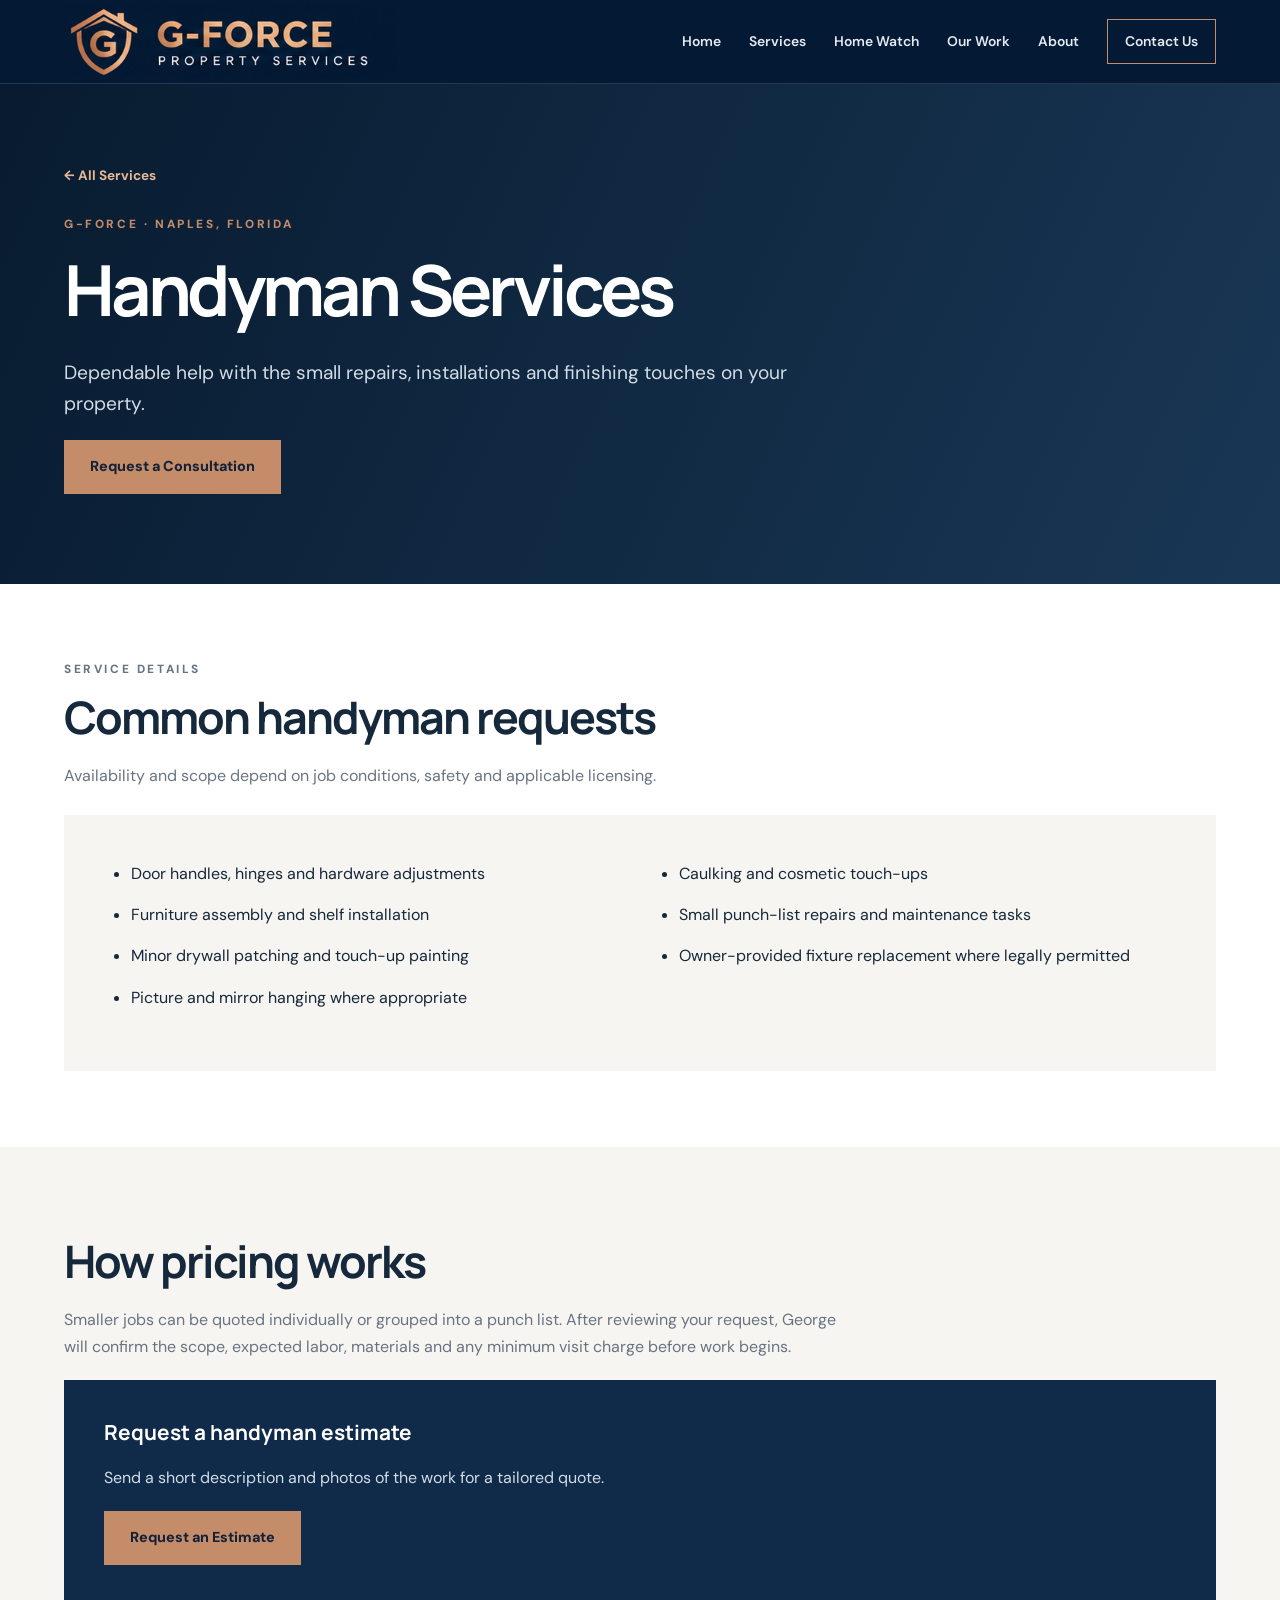
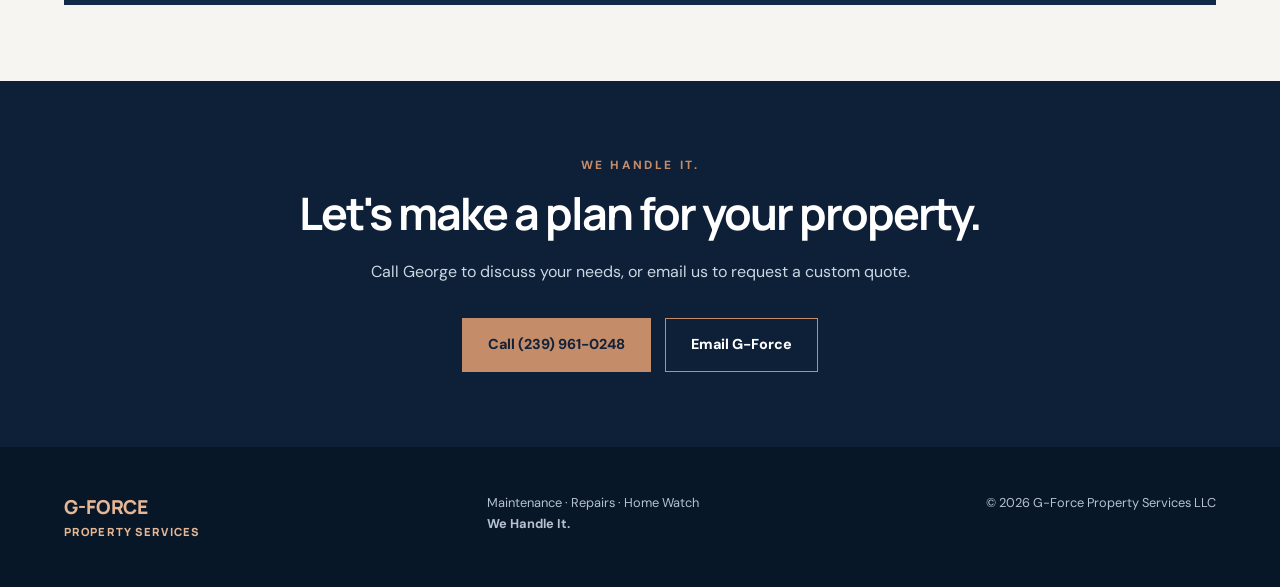
==== handyman-services.html @ 11807678 "Add files via upload" ====
<!doctype html><html lang="en"><head><meta charset="utf-8"><meta name="viewport" content="width=device-width,initial-scale=1"><meta name="description" content="Dependable help with the small repairs, installations and finishing touches on your property."><title>Handyman Services | G-Force Property Services Naples</title><link rel="stylesheet" href="style.css"></head><body><header class="header"><a class="brand" href="index.html"><img class="header-logo" src="gforce-header-logo.png" alt="G-Force Property Services"></a><button class="menu" aria-label="Toggle menu" aria-expanded="false">☰</button><nav id="nav"><a href="index.html">Home</a><a href="services.html">Services</a><a href="home-watch.html">Home Watch</a><a href="index.html#projects">Our Work</a><a href="index.html#about">About</a><a class="nav-cta" href="index.html#contact">Contact Us</a></nav></header><main><section class="subhero"><div class="subhero-inner"><a class="backlink" href="services.html">← All Services</a><p class="eyebrow">G-FORCE · NAPLES, FLORIDA</p><h1>Handyman Services</h1><p class="lead">Dependable help with the small repairs, installations and finishing touches on your property.</p><a class="button" href="index.html#contact">Request a Consultation</a></div></section><section class="content-section"><p class="eyebrow">SERVICE DETAILS</p><h2>Common handyman requests</h2><p>Availability and scope depend on job conditions, safety and applicable licensing.</p><div class="bullet-panel"><ul><li>Door handles, hinges and hardware adjustments</li><li>Furniture assembly and shelf installation</li><li>Minor drywall patching and touch-up painting</li><li>Picture and mirror hanging where appropriate</li><li>Caulking and cosmetic touch-ups</li><li>Small punch-list repairs and maintenance tasks</li><li>Owner-provided fixture replacement where legally permitted</li></ul></div></section><section class="content-section shaded"><h2>How pricing works</h2><p>Smaller jobs can be quoted individually or grouped into a punch list. After reviewing your request, George will confirm the scope, expected labor, materials and any minimum visit charge before work begins.</p><div class="custom-panel"><h3>Request a handyman estimate</h3><p>Send a short description and photos of the work for a tailored quote.</p><a class="button" href="mailto:info@gforcenaples.com?subject=Handyman%20Estimate">Request an Estimate</a></div></section><section class="cta-band"><p class="eyebrow">WE HANDLE IT.</p><h2>Let's make a plan for your property.</h2><p>Call George to discuss your needs, or email us to request a custom quote.</p><div class="actions center"><a class="button" href="tel:+12399610248">Call (239) 961-0248</a><a class="button ghost" href="mailto:info@gforcenaples.com?subject=G-Force%20Service%20Inquiry">Email G-Force</a></div></section></main><footer><div class="footer-brand">G-FORCE <span>PROPERTY SERVICES</span></div><div>Maintenance · Repairs · Home Watch<br><strong>We Handle It.</strong></div><div>© <span id="year"></span> G-Force Property Services LLC</div></footer><script src="script.js"></script></body></html>
---- style.css ----
@import url('https://fonts.googleapis.com/css2?family=DM+Sans:wght@400;500;600;700&family=Manrope:wght@400;500;600;700;800&display=swap');
:root{--navy:#0d2038;--navy2:#142c48;--copper:#c58c69;--copperlight:#e6b795;--cream:#f7f5f1;--ink:#16283b;--muted:#687482}*{box-sizing:border-box}html{scroll-behavior:smooth}body{margin:0;font-family:'DM Sans',Arial,sans-serif;color:var(--ink);background:#fff;line-height:1.65}h1,h2,h3{font-family:Manrope,Arial,sans-serif;line-height:1.16}h1{font-size:clamp(3.1rem,6.2vw,6.3rem);letter-spacing:-.055em;margin:14px 0 26px}h1 em{font-style:normal;color:var(--copperlight)}h2{font-size:clamp(2rem,3.5vw,3.7rem);letter-spacing:-.045em;margin:12px 0 20px}h3{font-size:1.3rem}p{margin:0 0 20px}.eyebrow{font-size:.74rem;font-weight:800;letter-spacing:.22em;color:var(--copper);margin-bottom:12px}.header{height:84px;display:flex;align-items:center;justify-content:space-between;padding:0 max(5%,calc((100% - 1280px)/2));background:var(--navy);color:white;position:sticky;top:0;z-index:10;border-bottom:1px solid #ffffff22}.brand{color:#fff;text-decoration:none;display:flex;gap:12px;align-items:center;font-family:Manrope;font-weight:800;font-size:1.2rem;letter-spacing:.12em;line-height:1.05}.brand small{display:block;font-size:.56rem;letter-spacing:.18em;color:var(--copperlight);margin-top:5px}.mark{border:2px solid var(--copper);border-radius:7px 7px 14px 14px;padding:8px 11px;color:var(--copper);font-size:1.4rem}nav{display:flex;gap:28px;align-items:center}nav a{color:#e5eaf0;text-decoration:none;font-size:.87rem;font-weight:600}nav a:hover{color:var(--copperlight)}.nav-cta{border:1px solid var(--copper);padding:10px 17px}.menu{display:none;background:none;color:#fff;border:0;font-size:1.5rem}.hero{min-height:670px;background:radial-gradient(circle at 85% 25%,#203e5c 0%,transparent 38%),linear-gradient(135deg,#0b1b30,#122b49);color:#fff;display:grid;grid-template-columns:1.25fr .75fr;align-items:center;padding:90px max(5%,calc((100% - 1280px)/2));gap:45px}.lead{font-size:1.2rem;max-width:570px;color:#d2dce6}.actions{display:flex;gap:14px;flex-wrap:wrap;margin-top:32px}.button{display:inline-block;background:var(--copper);color:#132239;text-decoration:none;padding:14px 25px;font-weight:800;border:1px solid var(--copper);font-size:.9rem}.button:hover{background:var(--copperlight)}.button.ghost{background:transparent;color:#fff}.hero-foot{margin-top:65px;letter-spacing:.16em;font-size:.7rem;color:#a9b8c8}.hero-art{text-align:center}.hero-art img{max-width:100%;width:370px;aspect-ratio:3/4;object-fit:cover;border-radius:4px;box-shadow:0 30px 70px #0005}.intro{text-align:center;padding:90px 20px;max-width:820px;margin:auto}.intro p:last-child{font-size:1.12rem;color:var(--muted)}.section{padding:100px max(5%,calc((100% - 1280px)/2))}.services{background:var(--cream)}.section-head{display:flex;justify-content:space-between;gap:30px;align-items:end;margin-bottom:36px}.section-head>p{max-width:320px;color:var(--muted)}.grid{display:grid;grid-template-columns:repeat(3,1fr);gap:18px}.card{background:white;padding:35px;min-height:300px;display:flex;flex-direction:column;border:1px solid #e9e6e1}.card .number{color:var(--copper);font-size:.9rem;font-weight:800}.card h3{margin:24px 0 12px}.card p{color:var(--muted);font-size:.95rem}.card a{margin-top:auto;text-decoration:none;color:#9c6343;font-weight:800;font-size:.85rem}.card.accent{background:var(--navy);color:#fff}.card.accent p{color:#d3dce5}.card.accent a{color:var(--copperlight)}.split{display:grid;grid-template-columns:1fr .85fr;gap:100px;align-items:center}.split p{color:var(--muted)}ul{padding-left:22px;margin-bottom:30px}li{margin:9px 0}.feature-box{background:var(--navy);color:white;padding:65px 50px;min-height:420px;display:flex;flex-direction:column;justify-content:center}.feature-icon{font-size:5rem;color:var(--copper);line-height:1}.feature-box p{color:#d1dce7}.feature-box small{color:var(--copperlight)}.work{background:#f5f6f7}.empty-gallery{border:1px dashed #aab3bc;text-align:center;padding:75px 20px;background:#fff}.empty-gallery span{font-size:.75rem;letter-spacing:.25em;color:#9a725b}.empty-gallery h3{font-size:2rem}.empty-gallery p{color:var(--muted)}.about{background:var(--navy2);color:#fff}.about-content{max-width:800px}.about p:not(.eyebrow){color:#d1dce6;font-size:1.06rem}.about strong{font-size:1.5rem;color:var(--copperlight)}.contact{text-align:center}.contact>p:not(.eyebrow){max-width:620px;margin:0 auto 25px;color:var(--muted)}.contact .email{margin-top:18px!important;color:var(--ink)!important;font-weight:700}.contact .location{font-size:.85rem}footer{background:#081728;color:#b6c2d0;padding:45px 5%;display:flex;justify-content:space-between;gap:25px;font-size:.8rem}footer .footer-brand{font-family:Manrope;font-weight:800;font-size:1.2rem;color:var(--copperlight)}footer .footer-brand span{display:block;font-size:.7rem;letter-spacing:.1em}@media(max-width:850px){.menu{display:block}nav{display:none;position:absolute;top:84px;left:0;right:0;background:var(--navy);padding:20px 5%;flex-direction:column;align-items:stretch}nav.open{display:flex}.hero{grid-template-columns:1fr;padding-top:65px;padding-bottom:65px;gap:20px}.hero-art img{width:250px;max-height:300px;object-fit:contain}.hero-foot{margin-top:40px}.grid{grid-template-columns:repeat(2,1fr)}.split{grid-template-columns:1fr;gap:30px}.section-head{display:block}footer{flex-direction:column}}@media(max-width:560px){.grid{grid-template-columns:1fr}.section{padding:70px 6%}.hero{padding-left:6%;padding-right:6%}.card{min-height:240px}.feature-box{min-height:320px;padding:40px 30px}.brand{font-size:1rem}.hero-art img{width:220px}.hero-foot{letter-spacing:.07em}}
/* Refreshed copper header branding and property-services hero */
.brand{color:var(--copperlight);font-size:1.32rem;letter-spacing:.055em;gap:15px}
.brand small{color:var(--copperlight);letter-spacing:.28em;font-size:.54rem;font-weight:600}
.mark{width:52px;height:55px;display:flex;align-items:center;justify-content:center;position:relative;border:2px solid var(--copperlight);border-radius:14px 14px 20px 20px;transform:none;padding:0;font-size:0;clip-path:polygon(50% 0,100% 23%,100% 72%,50% 100%,0 72%,0 23%)}
.mark b{font-size:1.7rem;color:var(--copperlight);font-weight:800}
.hero{grid-template-columns:1fr 1fr;gap:0;position:relative;overflow:hidden;padding-right:0;min-height:650px;background:linear-gradient(100deg,#091d33,#102b49)}
.hero-inner{position:relative;z-index:2;padding-right:24px}
.hero-art{height:100%;min-height:650px;position:relative;overflow:hidden}
.hero-art:before{content:'';position:absolute;inset:0;z-index:1;background:linear-gradient(90deg,#102b49 0%,rgba(16,43,73,.55) 15%,transparent 45%)}
.hero-art img{display:block;width:100%;height:100%;max-width:none;aspect-ratio:auto;object-fit:cover;object-position:50% center;border-radius:0;box-shadow:none}
@media(max-width:850px){.hero{grid-template-columns:1fr;padding-right:0;padding-bottom:0}.hero-inner{padding-right:6%}.hero-art{min-height:340px;height:340px;margin-top:30px}.hero-art:before{background:linear-gradient(180deg,#102b49,transparent 32%)}.hero-art img{width:100%;max-height:none;height:100%;object-fit:cover}.brand{font-size:1.05rem}.mark{width:44px;height:47px}.mark b{font-size:1.4rem}}

/* Approved copper G-FORCE shield + wordmark from visual mockup */
.header{background:#031934;}
.brand{display:flex;align-items:center;line-height:1;}
.header-logo{display:block;width:clamp(215px,26vw,350px);height:auto;object-fit:contain;}
@media(max-width:850px){.header-logo{width:230px}}
@media(max-width:560px){.header-logo{width:195px}.header{padding-left:4%;padding-right:4%}}

/* Approved homepage layout and contact section */
.hero{grid-template-rows:1fr auto;min-height:700px}.hero-inner{padding-top:50px;padding-bottom:40px}.hero-art{grid-column:2;grid-row:1;min-height:540px}.service-strip{grid-column:1/-1;grid-row:2;display:grid;grid-template-columns:repeat(5,1fr);gap:0;position:relative;z-index:3;background:#0c2038;border-top:1px solid #c58c6955;margin-left:-5.7vw;padding:14px 5vw 22px;width:calc(100% + 5.7vw)}.service-strip a{display:flex;align-items:center;justify-content:center;flex-direction:column;gap:6px;text-align:center;color:#e6edf5;text-decoration:none;font-size:.78rem;font-weight:700;border-right:1px solid #ffffff18;padding:7px}.service-strip a:last-child{border:0}.service-strip span{font-size:2rem;color:var(--copperlight);line-height:1.2}.contact-layout{display:grid;grid-template-columns:.8fr 1.2fr;gap:34px;text-align:left;margin-top:45px}.contact-details{background:var(--navy);color:white;padding:42px}.contact-details p{color:#d7e0ea}.contact-link{color:var(--copperlight);font-weight:700;text-decoration:none;font-size:1.12rem}.form-wrap{background:var(--cream);padding:42px}.form-wrap form{display:grid;gap:17px}.form-row{display:grid;grid-template-columns:1fr 1fr;gap:15px}.form-wrap label{display:flex;flex-direction:column;gap:6px;font-weight:700;font-size:.87rem}.form-wrap input,.form-wrap select,.form-wrap textarea{width:100%;padding:13px 12px;background:#fff;border:1px solid #d2d6d9;border-radius:2px;font:inherit;color:var(--ink)}.form-wrap button{justify-self:start;cursor:pointer}.form-notice{font-size:.82rem!important;color:#765237!important;margin:0!important}.contact-details .button{margin-top:12px}@media(max-width:850px){.hero{grid-template-rows:auto auto auto}.hero-art{grid-column:1;grid-row:2;min-height:310px}.service-strip{grid-column:1;grid-row:3;margin-left:0;width:100%;padding:16px 4%;grid-template-columns:repeat(3,1fr)}.contact-layout{grid-template-columns:1fr}.form-row{grid-template-columns:1fr}}@media(max-width:560px){.service-strip{grid-template-columns:repeat(2,1fr)}.service-strip a{font-size:.7rem}.contact-details,.form-wrap{padding:28px}.hero-inner{padding-top:20px}}

/* Service detail pages */
.subhero{background:linear-gradient(115deg,#081b30,#193755);color:#fff;padding:78px max(5%,calc((100% - 1280px)/2)) 90px}.subhero-inner{max-width:930px}.subhero h1{font-size:clamp(2.6rem,5.5vw,5rem)}.subhero .lead{max-width:780px}.backlink{display:inline-block;color:#e6b795;text-decoration:none;margin-bottom:28px;font-weight:700;font-size:.85rem}.content-section{padding:76px max(5%,calc((100% - 1180px)/2))}.content-section.shaded{background:#f7f5f1}.content-section>p{max-width:780px;color:#687482}.bullet-panel{background:#f7f5f1;padding:30px 45px;margin-top:25px}.bullet-panel ul{columns:2;column-gap:55px}.bullet-panel li{break-inside:avoid;margin:0 0 15px;padding-right:12px}.plans{display:grid;grid-template-columns:repeat(3,minmax(0,1fr));gap:18px;margin-top:30px}.plan{background:white;border:1px solid #e3e1df;padding:28px;display:flex;flex-direction:column;min-height:490px}.plan.featured{border:2px solid #c58c69;box-shadow:0 12px 30px #0b1b3012}.plan-label{text-transform:uppercase;letter-spacing:.14em;font-weight:800;font-size:.8rem;color:#a36e4f}.plan-price{font:800 2.5rem Manrope,Arial,sans-serif;color:#0d2038;line-height:1.2}.plan-price small{font:500 .8rem 'DM Sans',sans-serif;display:block;color:#687482;margin-top:8px}.plan>p:not(.plan-label){color:#687482;font-size:.9rem;margin:20px 0}.plan ul{padding-left:20px;flex:1}.plan li{font-size:.9rem;margin-bottom:10px}.plan .button{text-align:center;font-size:.8rem;padding:13px 8px}.price-note{max-width:none!important;margin-top:22px;font-size:.83rem}.custom-panel{padding:40px;background:#102b49;color:white}.custom-panel p{color:#d1dce7!important}.custom-panel h2,.custom-panel h3{margin-top:0}.cta-band{text-align:center;background:#0d2038;color:white;padding:75px 6%}.cta-band>p:not(.eyebrow){color:#cbd7e2}.center{justify-content:center}.service-page-grid{display:grid;grid-template-columns:repeat(3,1fr);gap:20px;margin-top:35px}.service-page-card{display:block;background:#f7f5f1;padding:30px;text-decoration:none;color:#16283b;border-top:3px solid #c58c69}.service-page-card p{color:#687482}.service-page-card span{color:#9c6343;font-weight:800}@media(max-width:850px){.plans,.service-page-grid{grid-template-columns:1fr 1fr}.bullet-panel ul{columns:1}}@media(max-width:560px){.plans,.service-page-grid{grid-template-columns:1fr}.content-section{padding:55px 6%}.bullet-panel{padding:20px}.plan{min-height:0}.subhero{padding:60px 6%}}
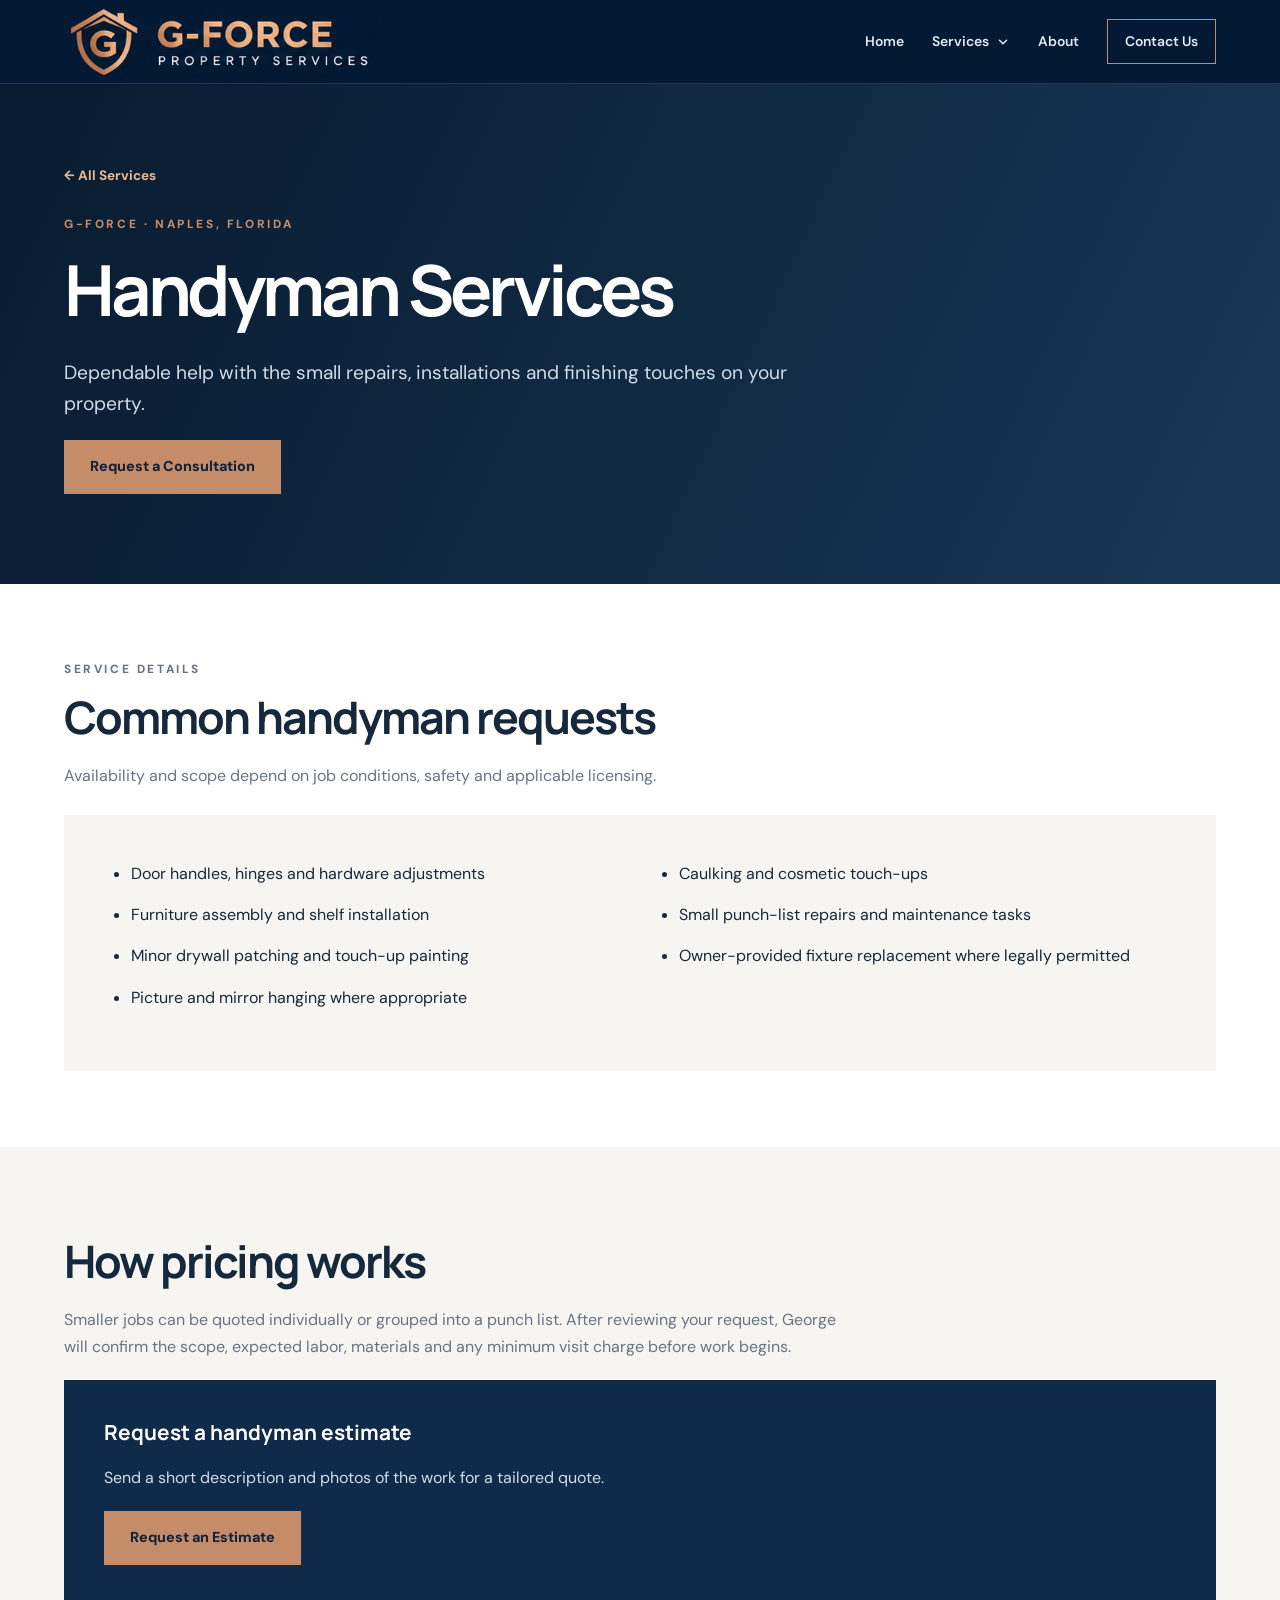
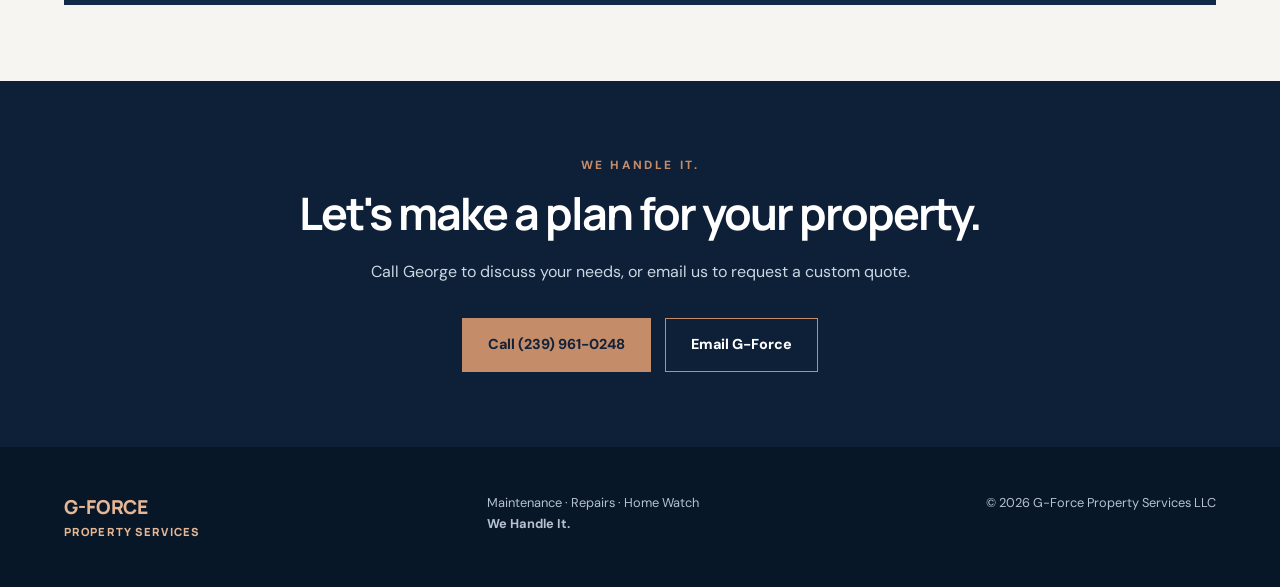
==== commit ef466dc6: "Update G-Force website design and services" ====
--- a/handyman-services.html
+++ b/handyman-services.html
@@ -1 +1,3 @@
-<!doctype html><html lang="en"><head><meta charset="utf-8"><meta name="viewport" content="width=device-width,initial-scale=1"><meta name="description" content="Dependable help with the small repairs, installations and finishing touches on your property."><title>Handyman Services | G-Force Property Services Naples</title><link rel="stylesheet" href="style.css"></head><body><header class="header"><a class="brand" href="index.html"><img class="header-logo" src="gforce-header-logo.png" alt="G-Force Property Services"></a><button class="menu" aria-label="Toggle menu" aria-expanded="false">☰</button><nav id="nav"><a href="index.html">Home</a><a href="services.html">Services</a><a href="home-watch.html">Home Watch</a><a href="index.html#projects">Our Work</a><a href="index.html#about">About</a><a class="nav-cta" href="index.html#contact">Contact Us</a></nav></header><main><section class="subhero"><div class="subhero-inner"><a class="backlink" href="services.html">← All Services</a><p class="eyebrow">G-FORCE · NAPLES, FLORIDA</p><h1>Handyman Services</h1><p class="lead">Dependable help with the small repairs, installations and finishing touches on your property.</p><a class="button" href="index.html#contact">Request a Consultation</a></div></section><section class="content-section"><p class="eyebrow">SERVICE DETAILS</p><h2>Common handyman requests</h2><p>Availability and scope depend on job conditions, safety and applicable licensing.</p><div class="bullet-panel"><ul><li>Door handles, hinges and hardware adjustments</li><li>Furniture assembly and shelf installation</li><li>Minor drywall patching and touch-up painting</li><li>Picture and mirror hanging where appropriate</li><li>Caulking and cosmetic touch-ups</li><li>Small punch-list repairs and maintenance tasks</li><li>Owner-provided fixture replacement where legally permitted</li></ul></div></section><section class="content-section shaded"><h2>How pricing works</h2><p>Smaller jobs can be quoted individually or grouped into a punch list. After reviewing your request, George will confirm the scope, expected labor, materials and any minimum visit charge before work begins.</p><div class="custom-panel"><h3>Request a handyman estimate</h3><p>Send a short description and photos of the work for a tailored quote.</p><a class="button" href="mailto:info@gforcenaples.com?subject=Handyman%20Estimate">Request an Estimate</a></div></section><section class="cta-band"><p class="eyebrow">WE HANDLE IT.</p><h2>Let's make a plan for your property.</h2><p>Call George to discuss your needs, or email us to request a custom quote.</p><div class="actions center"><a class="button" href="tel:+12399610248">Call (239) 961-0248</a><a class="button ghost" href="mailto:info@gforcenaples.com?subject=G-Force%20Service%20Inquiry">Email G-Force</a></div></section></main><footer><div class="footer-brand">G-FORCE <span>PROPERTY SERVICES</span></div><div>Maintenance · Repairs · Home Watch<br><strong>We Handle It.</strong></div><div>© <span id="year"></span> G-Force Property Services LLC</div></footer><script src="script.js"></script></body></html>+<!DOCTYPE html>
+
+<html lang="en"><head><meta charset="utf-8"/><meta content="width=device-width,initial-scale=1" name="viewport"/><meta content="Dependable help with the small repairs, installations and finishing touches on your property." name="description"/><title>Handyman Services | G-Force Property Services Naples</title><link href="style.css" rel="stylesheet"/></head><body><header class="header"><a class="brand" href="index.html"><img alt="G-Force Property Services" class="header-logo" src="gforce-header-logo.png"/></a><button aria-expanded="false" aria-label="Toggle menu" class="menu">☰</button><nav aria-label="Main navigation" id="nav"><a class="nav-home" href="index.html">Home</a><div class="nav-services"><button aria-controls="services-dropdown" aria-expanded="false" class="services-toggle" type="button">Services<svg class="dropdown-chevron" aria-hidden="true" width="14" height="14" viewBox="0 0 24 24" fill="none" stroke="currentColor" stroke-width="2.5" stroke-linecap="round" stroke-linejoin="round"><path d="m6 9 6 6 6-6"/></svg></button><div class="services-dropdown" id="services-dropdown"><a href="services.html">All Services</a><a href="home-watch.html">Home Watch</a><a href="property-maintenance.html">Maintenance</a><a href="handyman-services.html">Repairs</a><a href="project-coordination.html">Vendor Coordination</a><a href="homeowner-concierge.html">Concierge</a></div></div><a href="index.html#about">About</a><a class="nav-cta" href="index.html#contact">Contact Us</a></nav></header><main><section class="subhero"><div class="subhero-inner"><a class="backlink" href="services.html">← All Services</a><p class="eyebrow">G-FORCE · NAPLES, FLORIDA</p><h1>Handyman Services</h1><p class="lead">Dependable help with the small repairs, installations and finishing touches on your property.</p><a class="button" href="index.html#contact">Request a Consultation</a></div></section><section class="content-section"><p class="eyebrow">SERVICE DETAILS</p><h2>Common handyman requests</h2><p>Availability and scope depend on job conditions, safety and applicable licensing.</p><div class="bullet-panel"><ul><li>Door handles, hinges and hardware adjustments</li><li>Furniture assembly and shelf installation</li><li>Minor drywall patching and touch-up painting</li><li>Picture and mirror hanging where appropriate</li><li>Caulking and cosmetic touch-ups</li><li>Small punch-list repairs and maintenance tasks</li><li>Owner-provided fixture replacement where legally permitted</li></ul></div></section><section class="content-section shaded"><h2>How pricing works</h2><p>Smaller jobs can be quoted individually or grouped into a punch list. After reviewing your request, George will confirm the scope, expected labor, materials and any minimum visit charge before work begins.</p><div class="custom-panel"><h3>Request a handyman estimate</h3><p>Send a short description and photos of the work for a tailored quote.</p><a class="button" href="mailto:info@gforcenaples.com?subject=Handyman%20Estimate">Request an Estimate</a></div></section><section class="cta-band"><p class="eyebrow">WE HANDLE IT.</p><h2>Let's make a plan for your property.</h2><p>Call George to discuss your needs, or email us to request a custom quote.</p><div class="actions center"><a class="button" href="tel:+12399610248">Call (239) 961-0248</a><a class="button ghost" href="mailto:info@gforcenaples.com?subject=G-Force%20Service%20Inquiry">Email G-Force</a></div></section></main><footer><div class="footer-brand">G-FORCE <span>PROPERTY SERVICES</span></div><div>Maintenance · Repairs · Home Watch<br/><strong>We Handle It.</strong></div><div>© <span id="year"></span> G-Force Property Services LLC</div></footer><script src="script.js"></script></body></html>
--- a/style.css
+++ b/style.css
@@ -24,3 +24,101 @@
 
 /* Service detail pages */
 .subhero{background:linear-gradient(115deg,#081b30,#193755);color:#fff;padding:78px max(5%,calc((100% - 1280px)/2)) 90px}.subhero-inner{max-width:930px}.subhero h1{font-size:clamp(2.6rem,5.5vw,5rem)}.subhero .lead{max-width:780px}.backlink{display:inline-block;color:#e6b795;text-decoration:none;margin-bottom:28px;font-weight:700;font-size:.85rem}.content-section{padding:76px max(5%,calc((100% - 1180px)/2))}.content-section.shaded{background:#f7f5f1}.content-section>p{max-width:780px;color:#687482}.bullet-panel{background:#f7f5f1;padding:30px 45px;margin-top:25px}.bullet-panel ul{columns:2;column-gap:55px}.bullet-panel li{break-inside:avoid;margin:0 0 15px;padding-right:12px}.plans{display:grid;grid-template-columns:repeat(3,minmax(0,1fr));gap:18px;margin-top:30px}.plan{background:white;border:1px solid #e3e1df;padding:28px;display:flex;flex-direction:column;min-height:490px}.plan.featured{border:2px solid #c58c69;box-shadow:0 12px 30px #0b1b3012}.plan-label{text-transform:uppercase;letter-spacing:.14em;font-weight:800;font-size:.8rem;color:#a36e4f}.plan-price{font:800 2.5rem Manrope,Arial,sans-serif;color:#0d2038;line-height:1.2}.plan-price small{font:500 .8rem 'DM Sans',sans-serif;display:block;color:#687482;margin-top:8px}.plan>p:not(.plan-label){color:#687482;font-size:.9rem;margin:20px 0}.plan ul{padding-left:20px;flex:1}.plan li{font-size:.9rem;margin-bottom:10px}.plan .button{text-align:center;font-size:.8rem;padding:13px 8px}.price-note{max-width:none!important;margin-top:22px;font-size:.83rem}.custom-panel{padding:40px;background:#102b49;color:white}.custom-panel p{color:#d1dce7!important}.custom-panel h2,.custom-panel h3{margin-top:0}.cta-band{text-align:center;background:#0d2038;color:white;padding:75px 6%}.cta-band>p:not(.eyebrow){color:#cbd7e2}.center{justify-content:center}.service-page-grid{display:grid;grid-template-columns:repeat(3,1fr);gap:20px;margin-top:35px}.service-page-card{display:block;background:#f7f5f1;padding:30px;text-decoration:none;color:#16283b;border-top:3px solid #c58c69}.service-page-card p{color:#687482}.service-page-card span{color:#9c6343;font-weight:800}@media(max-width:850px){.plans,.service-page-grid{grid-template-columns:1fr 1fr}.bullet-panel ul{columns:1}}@media(max-width:560px){.plans,.service-page-grid{grid-template-columns:1fr}.content-section{padding:55px 6%}.bullet-panel{padding:20px}.plan{min-height:0}.subhero{padding:60px 6%}}
+
+.form-feedback{margin-top:16px;padding:16px 18px;border-radius:6px;line-height:1.5;font-weight:600}.form-feedback[hidden]{display:none}.form-feedback.success{background:#e9f4ee;color:#185d3d;border:1px solid #a4d2b7}.form-feedback.error{background:#fff0ec;color:#8c2d21;border:1px solid #e5ada1}#contact-form button:disabled{opacity:.65;cursor:wait}
+
+/* Homepage first-screen fit: no empty navy band below navigation. */
+@media (min-width: 851px) {
+  .hero {
+    padding-top: 0;
+    padding-bottom: 0;
+    min-height: 0;
+    height: calc(100svh - 84px);
+    grid-template-rows: minmax(0, 1fr) auto;
+    align-items: stretch;
+  }
+  .hero-inner {
+    display: flex;
+    flex-direction: column;
+    justify-content: center;
+    min-height: 0;
+    padding-top: 12px;
+    padding-bottom: 12px;
+  }
+  .hero-inner h1 {font-size: clamp(2.9rem, 4.65vw, 4.9rem); margin: 8px 0 18px;}
+  .hero-inner .lead {font-size: clamp(.95rem, 1.35vw, 1.15rem); margin-bottom: 0;}
+  .hero-inner .actions {margin-top: 22px;}
+  .hero-art {height: auto; min-height: 0; align-self: stretch;}
+  .service-strip {min-height: 99px; padding-top: 12px; padding-bottom: 12px;}
+  .service-strip a {gap: 4px; padding: 5px;}
+  .service-strip span {font-size: 1.7rem;}
+}
+@media (max-width: 850px) {
+  .hero {padding-top: 0; min-height: 0;}
+  .hero-inner {padding-top: 25px; padding-bottom: 20px;}
+}
+
+/* Compact laptop screens: keep hero headline, photo and buttons visible */
+@media (min-width:851px) and (max-height:720px){.hero-inner h1{font-size:clamp(2.4rem,4vw,3.7rem);margin:5px 0 10px}.hero-inner .lead{font-size:.94rem;line-height:1.4}.hero-inner .actions{margin-top:12px}.hero-inner .button{padding:10px 15px}.service-strip{min-height:76px;padding-top:6px;padding-bottom:6px}.service-strip span{font-size:1.4rem}.service-strip a{font-size:.7rem}}
+
+/* G-Force owner-led refinement: shared five-service icon system */
+.service-icon{width:40px;height:40px;display:block;flex:none;color:var(--copperlight)}
+.service-strip a{gap:8px}.service-strip .service-icon{width:30px;height:30px}.service-strip a span{font-size:.78rem;color:#e6edf5}
+.card-icon{display:block;margin-bottom:0}.card-icon .service-icon{width:43px;height:43px;color:var(--copper)}
+.card .card-icon+h3{margin-top:22px}
+.feature-icon .service-icon{width:75px;height:75px}
+.service-page-icon .service-icon{width:44px;height:44px;color:var(--copper)}
+.about-layout{display:grid;grid-template-columns:minmax(0,1.2fr) minmax(250px,.8fr);gap:65px;align-items:center;max-width:1180px;margin:auto}
+.about-photo{margin:0}.about-photo img{display:block;width:100%;max-height:460px;object-fit:cover;object-position:center 30%;border-radius:3px}.about-photo figcaption{font-size:.82rem;color:#d1dce6;margin-top:10px}
+@media(max-width:850px){.about-layout{grid-template-columns:1fr;gap:28px}.about-photo{max-width:440px}.service-strip .service-icon{width:29px;height:29px}}
+@media(max-width:560px){.service-strip a span{font-size:.72rem}}
+
+/* Approved services-first homepage, October 2026 */
+.hero{grid-template-rows:1fr;min-height:0}
+.hero-art{grid-row:1;grid-column:2}
+.services-overview{padding:38px max(3%,calc((100% - 1380px)/2)) 44px;background:#f8f6f2;text-align:center}
+.services-heading .eyebrow{margin-bottom:4px}
+.services-heading h2{font-family:Georgia,serif;font-size:clamp(1.8rem,3.3vw,2.85rem);letter-spacing:-.025em;margin:2px 0 6px}
+.services-heading>p:last-child{color:var(--muted);margin-bottom:24px;font-size:.96rem}
+.services-overview .grid{display:grid;grid-template-columns:repeat(5,minmax(0,1fr));gap:0}
+.service-tile{padding:6px 17px 2px;min-height:0;background:transparent;border:0;border-right:1px solid #c6c8ca;display:flex;flex-direction:column;align-items:center}
+.service-tile:last-child{border-right:0}
+.service-tile-main{display:flex;flex-direction:column;align-items:center;text-decoration:none;color:var(--ink);width:100%}
+.service-tile .card-icon .service-icon{width:57px;height:57px;color:#c58c69}
+.service-tile h3{font-family:'DM Sans',Arial,sans-serif;font-size:.86rem;text-transform:uppercase;letter-spacing:.01em;margin:6px 0 8px;line-height:1.3}
+.service-tile p{font-size:.82rem;line-height:1.45;color:#404a56;margin:0 0 10px;flex:1}
+.service-tile>a:last-child{color:#b97949;text-decoration:none;text-transform:uppercase;font-size:.74rem;font-weight:800;letter-spacing:.08em}
+.service-tile a:hover,.service-tile a:focus-visible{color:#8e502e;text-decoration:underline}
+.process-section{background:#061d30;color:#fff;text-align:center;padding:36px max(4%,calc((100% - 1320px)/2)) 44px}
+.process-section .eyebrow{margin-bottom:3px}.process-section h2{font-family:Georgia,serif;font-size:clamp(1.65rem,2.65vw,2.55rem);letter-spacing:-.02em;margin:0 0 3px}
+.process-subtitle{color:#e0e5ea;margin:0 0 24px;font-size:.94rem}
+.process-steps{display:grid;grid-template-columns:repeat(4,minmax(0,1fr));gap:0}
+.process-step{padding:0 22px;border-right:1px solid #667786;position:relative}
+.process-step:last-child{border:0}
+.process-number{display:grid;place-items:center;width:39px;height:39px;margin:0 auto 11px;border-radius:50%;background:linear-gradient(135deg,#e8b68f,#b9754a);color:#112339;font-weight:800;font-size:1.1rem}
+.process-step h3{font-family:'DM Sans',Arial,sans-serif;font-size:.79rem;text-transform:uppercase;letter-spacing:.02em;margin:0 0 8px}
+.process-step p{font-size:.83rem;color:#dce3e8;line-height:1.5;margin:0}
+@media(min-width:851px){.hero{height:auto;min-height:440px;grid-template-rows:minmax(440px, min(57vh,600px))}.hero-art{height:100%;min-height:0}.hero-inner{padding-top:35px;padding-bottom:35px}}
+@media(max-width:850px){.hero{grid-template-rows:auto auto}.hero-art{grid-column:1;grid-row:2}.services-overview .grid{grid-template-columns:repeat(3,1fr);row-gap:26px}.service-tile:nth-child(3){border-right:0}.process-steps{grid-template-columns:repeat(2,1fr);row-gap:26px}.process-step:nth-child(2){border-right:0}}
+@media(max-width:560px){.services-overview{padding:38px 4%}.services-overview .grid{grid-template-columns:repeat(2,1fr);row-gap:25px}.service-tile:nth-child(3){border-right:1px solid #c6c8ca}.service-tile:nth-child(even){border-right:0}.service-tile:last-child{grid-column:1/-1;border:0;max-width:240px;justify-self:center}.service-tile{padding:0 12px}.service-tile .card-icon .service-icon{width:48px;height:48px}.process-section{padding:38px 5%}.process-step{padding:0 12px}.process-step h3{font-size:.72rem}}
+
+/* Approved five-icon system: uniform scale and stroke */
+.service-tile .card-icon{display:flex;align-items:center;justify-content:center;height:68px;width:68px;margin:0 auto}
+.service-tile .card-icon .service-icon{width:62px;height:62px;display:block;overflow:visible;stroke:#c58c69;stroke-width:3;fill:none}
+.service-tile-main:focus-visible{outline:2px solid #a5663d;outline-offset:5px}
+@media(max-width:560px){.service-tile .card-icon{width:58px;height:58px}.service-tile .card-icon .service-icon{width:54px;height:54px}}
+
+/* Approved artwork extracted from the customer-provided reference screenshot. */
+.approved-service-icon{display:block;width:80px;height:65px;object-fit:contain;margin:0 auto}
+.service-tile-main:hover .approved-service-icon{transform:translateY(-2px)}
+.service-tile-main .approved-service-icon{transition:transform .15s ease}
+/* Compact accessible Services dropdown, shared by all site pages. */
+.nav-services{position:relative}
+.services-toggle{font:inherit;font-size:.87rem;font-weight:600;color:#e5eaf0;background:transparent;border:0;cursor:pointer;padding:10px 0;display:flex;align-items:center;justify-content:center;gap:7px;line-height:1.3}
+.services-toggle:hover,.services-toggle[aria-expanded="true"]{color:var(--copperlight)}
+.dropdown-chevron{display:block;width:14px;height:14px;flex:none;vertical-align:middle}
+.services-dropdown{display:none;position:absolute;top:100%;left:-16px;min-width:235px;padding:9px 0;background:#09213a;border:1px solid #c58c6955;box-shadow:0 16px 35px #0005;z-index:50}
+.nav-services.open .services-dropdown{display:flex;flex-direction:column}
+.services-dropdown a{padding:10px 17px;white-space:nowrap}
+.services-dropdown a:hover,.services-dropdown a:focus-visible{background:#163650;color:#e6b795}
+@media(max-width:850px){.services-toggle{width:100%;justify-content:space-between;padding:12px 0}.services-dropdown{position:static;box-shadow:none;min-width:0;width:100%;border:0;border-left:2px solid var(--copper);margin:0 0 8px 8px;padding:0;background:#112c48}.services-dropdown a{white-space:normal}}
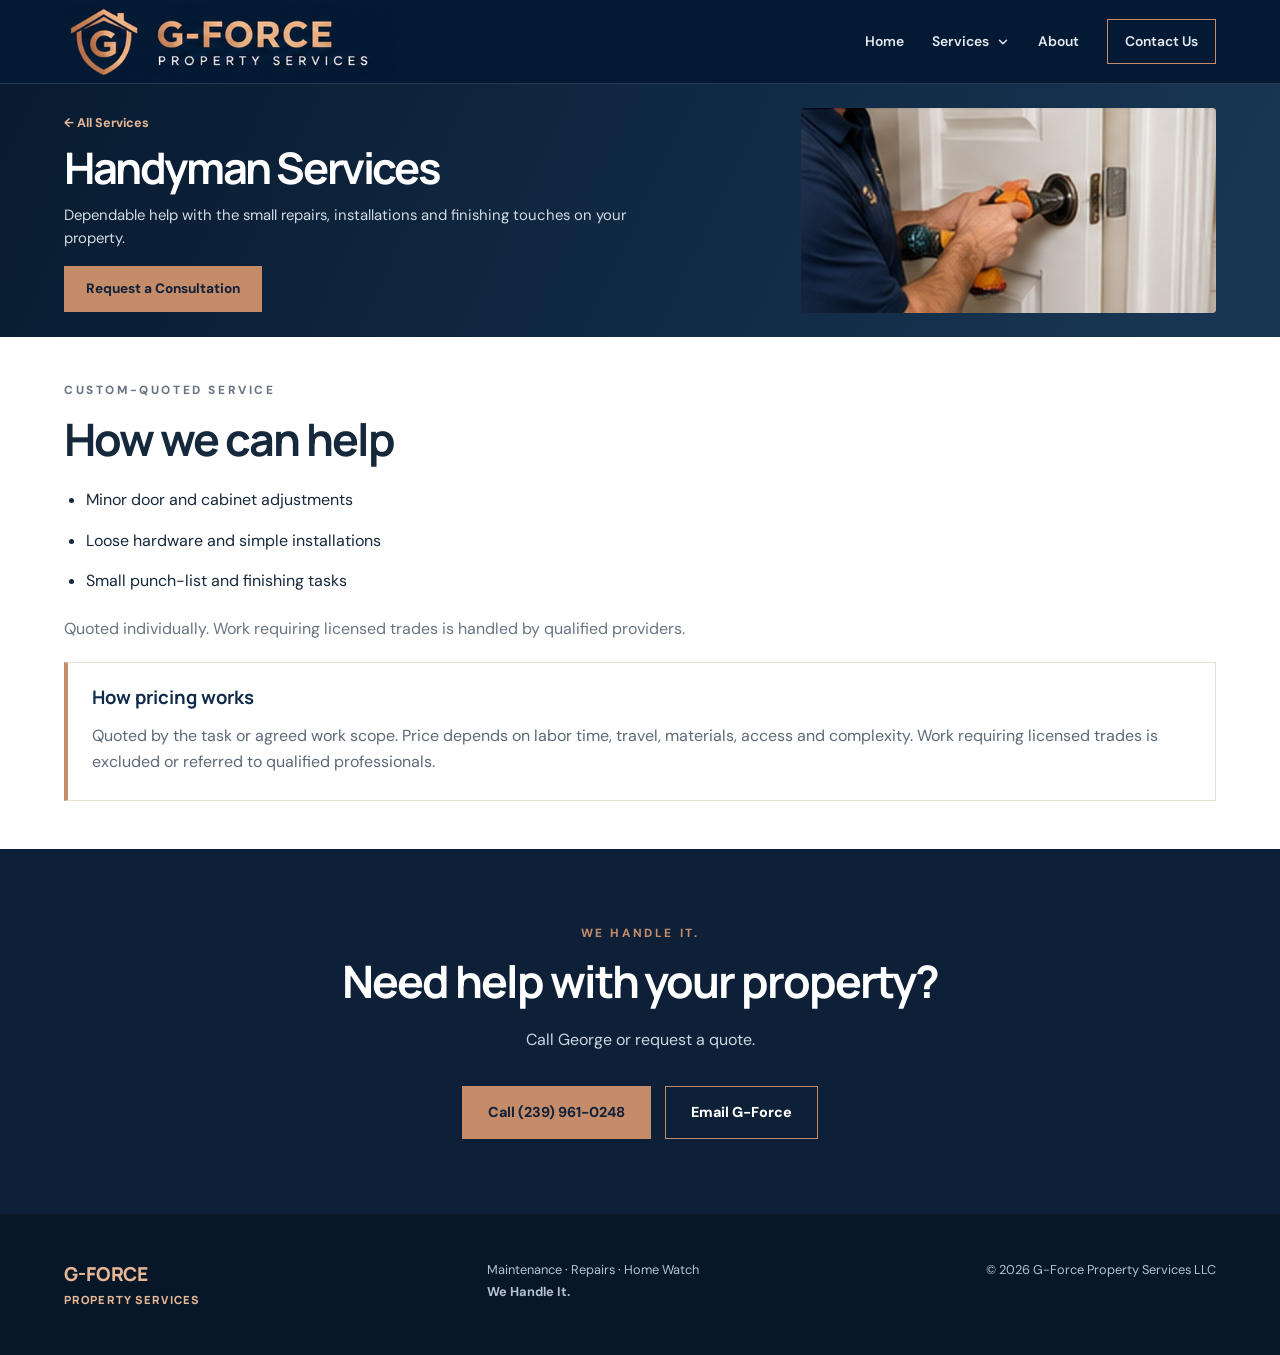
==== commit 16be9ab0: "Add files via upload" ====
--- a/handyman-services.html
+++ b/handyman-services.html
@@ -1,3 +1,3 @@
 <!DOCTYPE html>
 
-<html lang="en"><head><meta charset="utf-8"/><meta content="width=device-width,initial-scale=1" name="viewport"/><meta content="Dependable help with the small repairs, installations and finishing touches on your property." name="description"/><title>Handyman Services | G-Force Property Services Naples</title><link href="style.css" rel="stylesheet"/></head><body><header class="header"><a class="brand" href="index.html"><img alt="G-Force Property Services" class="header-logo" src="gforce-header-logo.png"/></a><button aria-expanded="false" aria-label="Toggle menu" class="menu">☰</button><nav aria-label="Main navigation" id="nav"><a class="nav-home" href="index.html">Home</a><div class="nav-services"><button aria-controls="services-dropdown" aria-expanded="false" class="services-toggle" type="button">Services<svg class="dropdown-chevron" aria-hidden="true" width="14" height="14" viewBox="0 0 24 24" fill="none" stroke="currentColor" stroke-width="2.5" stroke-linecap="round" stroke-linejoin="round"><path d="m6 9 6 6 6-6"/></svg></button><div class="services-dropdown" id="services-dropdown"><a href="services.html">All Services</a><a href="home-watch.html">Home Watch</a><a href="property-maintenance.html">Maintenance</a><a href="handyman-services.html">Repairs</a><a href="project-coordination.html">Vendor Coordination</a><a href="homeowner-concierge.html">Concierge</a></div></div><a href="index.html#about">About</a><a class="nav-cta" href="index.html#contact">Contact Us</a></nav></header><main><section class="subhero"><div class="subhero-inner"><a class="backlink" href="services.html">← All Services</a><p class="eyebrow">G-FORCE · NAPLES, FLORIDA</p><h1>Handyman Services</h1><p class="lead">Dependable help with the small repairs, installations and finishing touches on your property.</p><a class="button" href="index.html#contact">Request a Consultation</a></div></section><section class="content-section"><p class="eyebrow">SERVICE DETAILS</p><h2>Common handyman requests</h2><p>Availability and scope depend on job conditions, safety and applicable licensing.</p><div class="bullet-panel"><ul><li>Door handles, hinges and hardware adjustments</li><li>Furniture assembly and shelf installation</li><li>Minor drywall patching and touch-up painting</li><li>Picture and mirror hanging where appropriate</li><li>Caulking and cosmetic touch-ups</li><li>Small punch-list repairs and maintenance tasks</li><li>Owner-provided fixture replacement where legally permitted</li></ul></div></section><section class="content-section shaded"><h2>How pricing works</h2><p>Smaller jobs can be quoted individually or grouped into a punch list. After reviewing your request, George will confirm the scope, expected labor, materials and any minimum visit charge before work begins.</p><div class="custom-panel"><h3>Request a handyman estimate</h3><p>Send a short description and photos of the work for a tailored quote.</p><a class="button" href="mailto:info@gforcenaples.com?subject=Handyman%20Estimate">Request an Estimate</a></div></section><section class="cta-band"><p class="eyebrow">WE HANDLE IT.</p><h2>Let's make a plan for your property.</h2><p>Call George to discuss your needs, or email us to request a custom quote.</p><div class="actions center"><a class="button" href="tel:+12399610248">Call (239) 961-0248</a><a class="button ghost" href="mailto:info@gforcenaples.com?subject=G-Force%20Service%20Inquiry">Email G-Force</a></div></section></main><footer><div class="footer-brand">G-FORCE <span>PROPERTY SERVICES</span></div><div>Maintenance · Repairs · Home Watch<br/><strong>We Handle It.</strong></div><div>© <span id="year"></span> G-Force Property Services LLC</div></footer><script src="script.js"></script></body></html>+<html lang="en"><head><meta charset="utf-8"/><meta content="width=device-width,initial-scale=1" name="viewport"/><meta content="Dependable help with the small repairs, installations and finishing touches on your property." name="description"/><title>Handyman Services | G-Force Property Services Naples</title><link href="style.css" rel="stylesheet"/></head><body><header class="header"><a class="brand" href="index.html"><img alt="G-Force Property Services" class="header-logo" src="gforce-header-logo.png"/></a><button aria-expanded="false" aria-label="Toggle menu" class="menu">☰</button><nav aria-label="Main navigation" id="nav"><a class="nav-home" href="index.html">Home</a><div class="nav-services"><button aria-controls="services-dropdown" aria-expanded="false" class="services-toggle" type="button">Services<svg aria-hidden="true" class="dropdown-chevron" fill="none" height="14" stroke="currentColor" stroke-linecap="round" stroke-linejoin="round" stroke-width="2.5" viewbox="0 0 24 24" width="14"><path d="m6 9 6 6 6-6"></path></svg></button><div class="services-dropdown" id="services-dropdown"><a href="services.html">All Services</a><a href="home-watch.html">Home Watch</a><a href="property-maintenance.html">Maintenance</a><a href="handyman-services.html">Repairs</a><a href="project-coordination.html">Vendor Coordination</a><a href="homeowner-concierge.html">Concierge</a></div></div><a href="index.html#about">About</a><a class="nav-cta" href="index.html#contact">Contact Us</a></nav></header><main><section class="subhero subhero-with-image"><div class="subhero-inner"><a class="backlink" href="services.html">← All Services</a><h1>Handyman Services</h1><p class="lead">Dependable help with the small repairs, installations and finishing touches on your property.</p><a class="button" href="index.html#contact">Request a Consultation</a></div><div class="subhero-photo"><img alt="Repairs service illustration" loading="eager" src="service-repairs-banner.jpg"/></div></section><section class="content-section"><p class="eyebrow">CUSTOM-QUOTED SERVICE</p><h2>How we can help</h2><ul class="service-simple-list"><li>Minor door and cabinet adjustments</li><li>Loose hardware and simple installations</li><li>Small punch-list and finishing tasks</li></ul><p>Quoted individually. Work requiring licensed trades is handled by qualified providers.</p><div class="service-terms"><h3>How pricing works</h3><p>Quoted by the task or agreed work scope. Price depends on labor time, travel, materials, access and complexity. Work requiring licensed trades is excluded or referred to qualified professionals.</p></div></section><section class="cta-band"><p class="eyebrow">WE HANDLE IT.</p><h2>Need help with your property?</h2><p>Call George or request a quote.</p><div class="actions center"><a class="button" href="tel:+12399610248">Call (239) 961-0248</a><a class="button ghost" href="mailto:info@gforcenaples.com?subject=G-Force%20Service%20Inquiry">Email G-Force</a></div></section></main><footer><div class="footer-brand">G-FORCE <span>PROPERTY SERVICES</span></div><div>Maintenance · Repairs · Home Watch<br/><strong>We Handle It.</strong></div><div>© <span id="year"></span> G-Force Property Services LLC</div></footer><script src="script.js"></script></body></html>
--- a/style.css
+++ b/style.css
@@ -122,3 +122,114 @@
 .services-dropdown a{padding:10px 17px;white-space:nowrap}
 .services-dropdown a:hover,.services-dropdown a:focus-visible{background:#163650;color:#e6b795}
 @media(max-width:850px){.services-toggle{width:100%;justify-content:space-between;padding:12px 0}.services-dropdown{position:static;box-shadow:none;min-width:0;width:100%;border:0;border-left:2px solid var(--copper);margin:0 0 8px 8px;padding:0;background:#112c48}.services-dropdown a{white-space:normal}}
+
+/* Homepage first-screen refinement: preserve original branding and artwork. */
+@media (min-width:1100px) and (min-height:740px){
+  .hero{min-height:0;grid-template-rows:clamp(270px,36vh,350px)}
+  .hero-art{height:100%;min-height:0}
+  .hero-inner{padding-top:15px;padding-bottom:15px}
+  .hero h1{font-size:clamp(2.8rem,4.2vw,4.5rem);margin:8px 0 13px}
+  .hero .lead{font-size:1rem;line-height:1.45;margin-bottom:10px}
+  .hero .actions{margin-top:16px}
+  .hero .button{padding:10px 18px}
+  .services-overview{padding-top:20px;padding-bottom:22px}
+  .services-heading>p:last-child{margin-bottom:12px}
+  .services-heading h2{font-size:2rem;margin:0 0 4px}
+  .service-tile{padding:2px 13px 0}
+  .service-tile .card-icon{height:56px;width:64px}
+  .service-tile .approved-service-icon{height:54px;width:70px}
+  .service-tile h3{margin:3px 0 5px}
+  .service-tile p{line-height:1.35;margin-bottom:5px}
+}
+@media (min-width:1100px) and (min-height:740px) and (max-height:850px){
+  .hero{grid-template-rows:270px}
+  .services-overview{padding-top:15px;padding-bottom:16px}
+  .services-heading>p:last-child{margin-bottom:8px}
+}
+
+/* Homepage desktop: show hero + all five service descriptions on first screen.
+   Scoped to homepage only; preserve original graphics, colors and typography. */
+@media (min-width: 1000px) {
+  body:has(.services-overview) .header {height:76px;}
+  body:has(.services-overview) .hero {
+    height:clamp(260px,35vh,330px);
+    min-height:0;
+    grid-template-rows:1fr;
+    padding-top:0;
+    padding-bottom:0;
+  }
+  body:has(.services-overview) .hero-inner {padding-top:12px;padding-bottom:12px;}
+  body:has(.services-overview) .hero-inner .eyebrow {margin-bottom:5px;}
+  body:has(.services-overview) .hero-inner h1 {font-size:clamp(2.45rem,3.7vw,3.85rem);line-height:1.08;margin:4px 0 12px;}
+  body:has(.services-overview) .hero-inner .lead {font-size:clamp(.85rem,1.15vw,1.05rem);line-height:1.35;margin:0;}
+  body:has(.services-overview) .hero-inner .actions {margin-top:14px;}
+  body:has(.services-overview) .hero-inner .button {padding:9px 17px;}
+  body:has(.services-overview) .hero-art {height:100%;min-height:0;}
+  body:has(.services-overview) .services-overview {padding-top:15px;padding-bottom:17px;}
+  body:has(.services-overview) .services-heading .eyebrow {margin-bottom:1px;}
+  body:has(.services-overview) .services-heading h2 {font-size:clamp(1.65rem,2.6vw,2.2rem);margin:1px 0 4px;}
+  body:has(.services-overview) .services-heading>p:last-child {margin-bottom:13px;font-size:.86rem;}
+  body:has(.services-overview) .service-tile {padding:0 11px;}
+  body:has(.services-overview) .service-tile .card-icon {height:47px;width:60px;}
+  body:has(.services-overview) .service-tile .approved-service-icon {height:46px;width:62px;}
+  body:has(.services-overview) .service-tile h3 {font-size:.79rem;margin:3px 0 5px;}
+  body:has(.services-overview) .service-tile p {font-size:.78rem;line-height:1.3;margin-bottom:5px;}
+  body:has(.services-overview) .service-tile>a:last-child {font-size:.69rem;}
+}
+
+/* Consistent service photography, retaining G-Force's original palette and typography */
+.service-tile-photo{display:block;width:100%;height:116px;object-fit:cover;border-radius:3px;margin:0 0 7px;}
+.service-tile .service-tile-main{display:flex;flex-direction:column;align-items:center;}
+.service-tile .card-icon{margin-top:-22px;position:relative;z-index:1;background:#faf8f4;border-radius:50%;padding:5px;}
+.service-tile .approved-service-icon{width:37px;height:37px;object-fit:contain;}
+.service-tile{min-width:0;}
+.services-overview .grid{align-items:start;}
+.subhero-with-image{display:grid;grid-template-columns:minmax(0,1fr) minmax(260px,42%);align-items:stretch;overflow:hidden;}
+.subhero-with-image .subhero-inner{width:100%;max-width:none;position:relative;z-index:1;}
+.subhero-photo{min-height:285px;overflow:hidden;}
+.subhero-photo img{display:block;width:100%;height:100%;object-fit:cover;}
+.service-index-photo{display:block;width:100%;height:155px;object-fit:cover;border-radius:4px;margin-bottom:14px;}
+.service-simple-list{max-width:800px;line-height:1.95;padding-left:22px;margin:16px 0 20px;}
+.plans[data-plan-type=maintenance]{grid-template-columns:repeat(2,minmax(0,1fr));max-width:940px;margin-left:auto;margin-right:auto;}
+@media(max-width:750px){.subhero-with-image{display:block}.subhero-photo{height:220px;min-height:0}.plans[data-plan-type=maintenance]{grid-template-columns:1fr}.service-tile-photo{height:145px}}
+
+/* Compact service banners and clear, consistent package details */
+.subhero.subhero-with-image{padding:24px max(5%,calc((100% - 1280px)/2));min-height:0;grid-template-columns:minmax(0,1fr) minmax(250px,36%);align-items:center;gap:38px}
+.subhero-with-image .subhero-inner{padding:0;max-width:790px}
+.subhero-with-image .backlink{margin:0 0 11px;font-size:.79rem}
+.subhero-with-image .eyebrow{margin:0 0 10px;font-size:.7rem}
+.subhero-with-image h1{font-size:clamp(2rem,3.4vw,3.15rem);line-height:1.1;margin:0 0 12px;display:flex;align-items:center;gap:15px}
+.subhero-with-image .lead{font-size:clamp(.93rem,1.1vw,1.06rem);line-height:1.5;max-width:610px;margin:0 0 17px}
+.subhero-with-image .button{padding:11px 21px;font-size:.85rem}
+.subhero-with-image .subhero-photo{height:215px;min-height:0;max-width:460px;width:100%;border-radius:3px;justify-self:end;box-shadow:0 12px 25px #0002}
+.subhero-with-image .subhero-photo img{width:100%;height:100%;object-fit:cover;object-position:center center}
+.service-title-icon{height:42px;width:42px;object-fit:contain;flex:none}
+.content-section{padding-top:44px;padding-bottom:48px}
+.content-section h2{margin-top:8px}
+.plan{min-height:0;padding:24px}
+.plan>p:not(.plan-label){margin:13px 0}
+.plan ul{margin:8px 0 20px}
+.plan li{margin-bottom:8px;line-height:1.45}
+.service-info-grid{display:grid;grid-template-columns:repeat(2,minmax(0,1fr));gap:20px;margin-top:28px}
+.service-info-card,.service-terms{background:#fff;border:1px solid #e6e0d8;padding:24px}
+.service-info-card h3,.service-terms h3{margin:0 0 14px;color:#102b49;font-size:1.16rem}
+.service-info-card ul{margin:0;padding-left:20px}
+.service-info-card li{margin-bottom:9px;line-height:1.5}
+.service-terms{margin-top:20px;border-left:4px solid #c58c69}
+.service-terms p{margin:0;color:#5c6977;line-height:1.65}
+@media(max-width:750px){.subhero.subhero-with-image{display:flex;flex-direction:column;align-items:stretch;gap:20px;padding:28px 6%}.subhero-with-image .subhero-photo{height:190px;max-width:none}.subhero-with-image h1{font-size:2.2rem}.service-info-grid{grid-template-columns:1fr}}
+@media(max-width:560px){.subhero-with-image h1{font-size:1.95rem}.service-title-icon{height:34px;width:34px}.service-info-card,.service-terms{padding:19px}}
+
+/* Service-page visual refinement: copper icon overlaps left edge of photo */
+.subhero-with-image .subhero-photo{position:relative;overflow:visible;}
+.subhero-with-image .service-photo-icon{position:absolute;z-index:2;left:-33px;top:50%;transform:translateY(-50%);width:66px;height:66px;object-fit:contain;padding:12px;background:#0b243e;border:1px solid rgba(197,140,105,.55);border-radius:50%;box-shadow:0 5px 18px #0003;}
+@media(max-width:750px){.subhero-with-image .subhero-photo{margin-left:14px;width:calc(100% - 14px)}.subhero-with-image .service-photo-icon{left:-23px;width:48px;height:48px;padding:9px}}
+
+/* Final refinement: icon sits below photo, aligned with its left edge. No overlay or badge. */
+.subhero-with-image .subhero-photo{overflow:visible;box-shadow:none;height:auto;max-width:460px;align-self:center;}
+.subhero-with-image .subhero-photo > img{display:block;width:100%;height:205px;object-fit:cover;border-radius:3px;box-shadow:0 12px 25px #0002;}
+
+/* Service photos without icon overlays; homepage intentionally unchanged. */
+.subhero-with-image .subhero-photo{overflow:hidden;height:205px;}
+.subhero-with-image .subhero-photo > img{height:100%;}
+@media(max-width:750px){.subhero-with-image .subhero-photo{margin-left:0;width:100%;height:190px}.subhero-with-image .subhero-photo > img{height:100%}}
